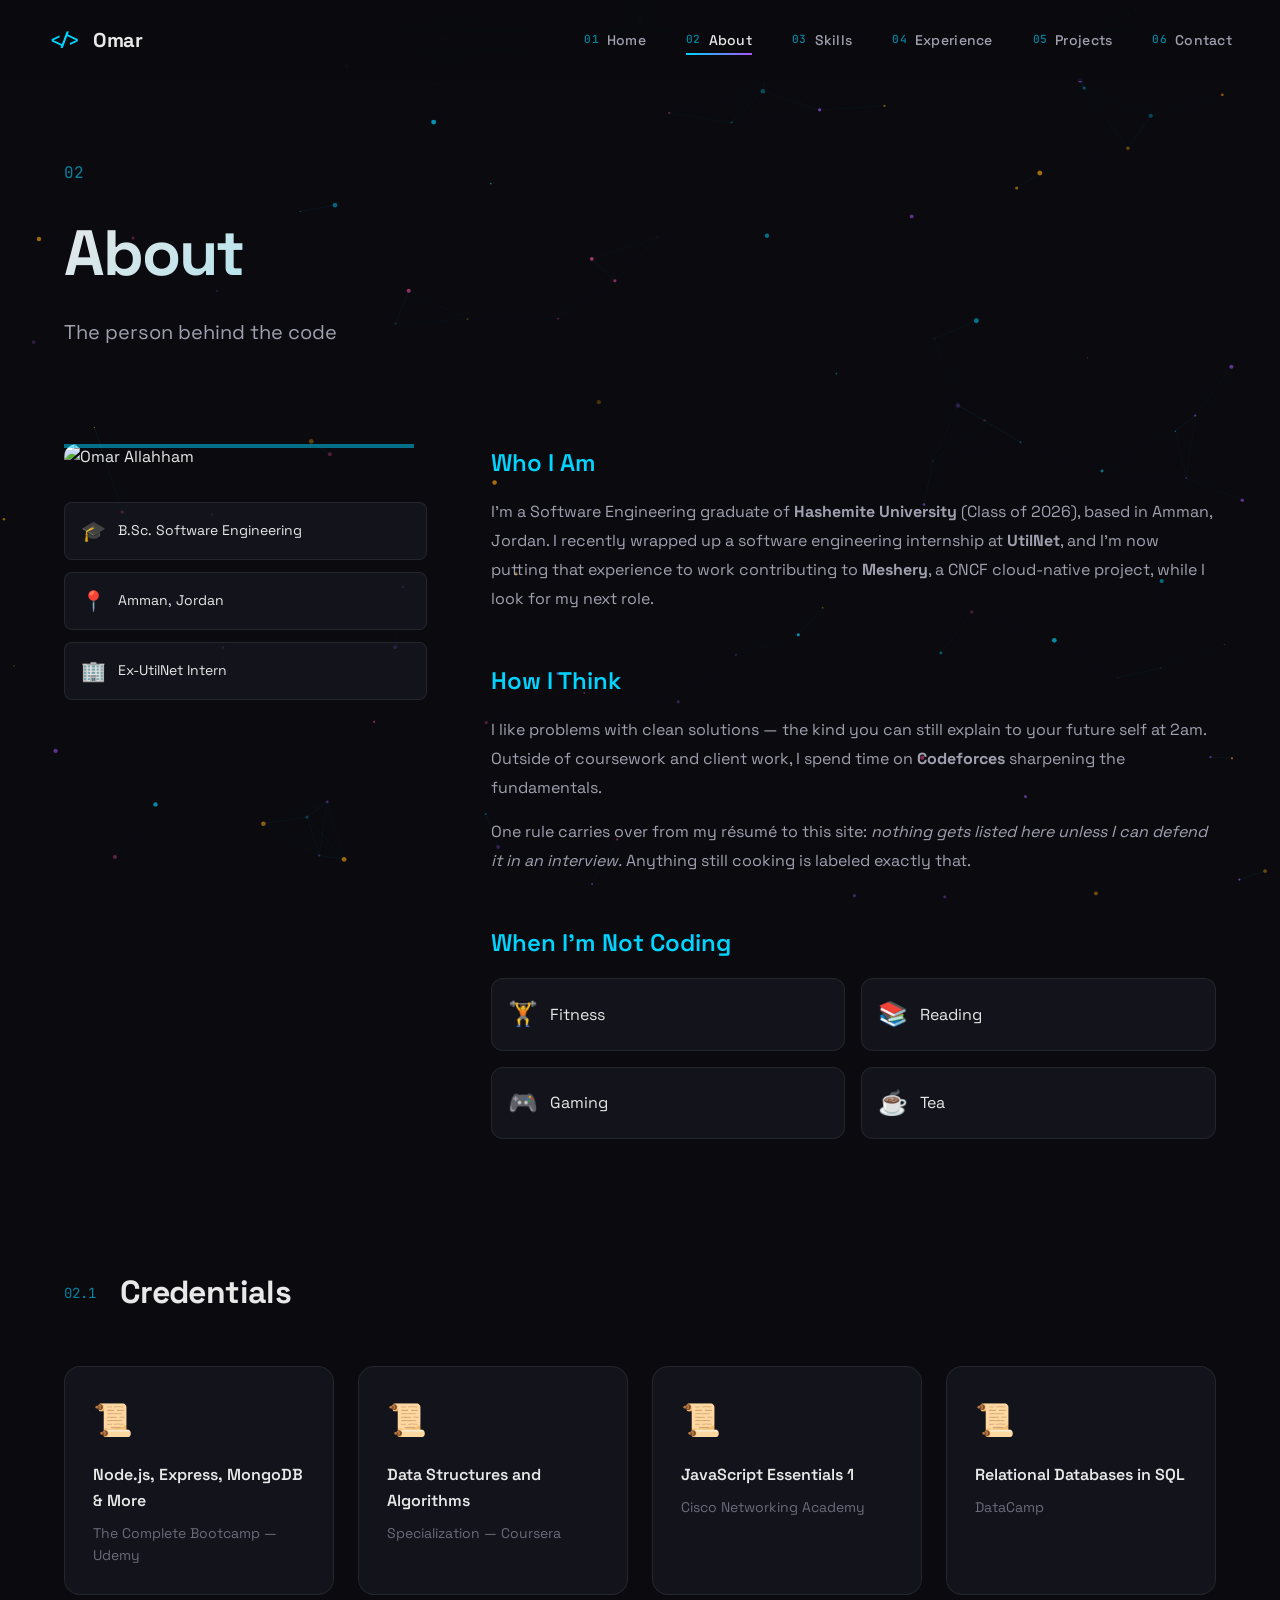
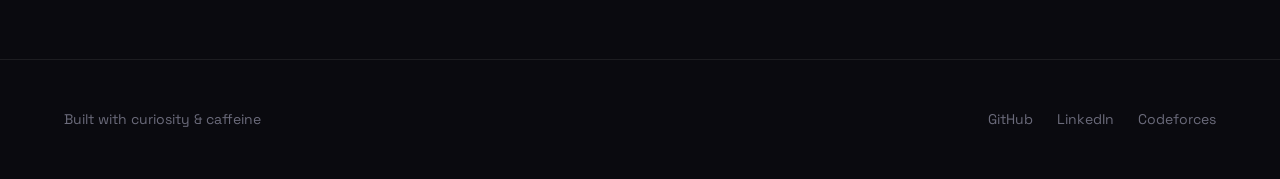
==== about.html @ a4176b9d "update project" ====
<!doctype html>
<html lang="en">
  <head>
    <meta charset="UTF-8" />
    <meta name="viewport" content="width=device-width, initial-scale=1.0" />
    <title>About — Omar Allahham</title>
    <link rel="preconnect" href="https://fonts.googleapis.com" />
    <link rel="preconnect" href="https://fonts.gstatic.com" crossorigin />
    <link
      href="https://fonts.googleapis.com/css2?family=Space+Grotesk:wght@300;400;500;600;700&family=JetBrains+Mono:wght@300;400;500;600;700&display=swap"
      rel="stylesheet"
    />
    <link rel="stylesheet" href="css/main.css" />
    <link
      rel="icon"
      href="data:image/svg+xml,<svg xmlns=%22http://www.w3.org/2000/svg%22 viewBox=%220 0 100 100%22><text y=%22.9em%22 font-size=%2290%22>⚡</text></svg>"
    />
  </head>
  <body class="page-about">
    <canvas id="universe-canvas"></canvas>
    <nav class="main-nav" id="main-nav">
      <div class="nav-brand">
        <a href="index.html" class="brand-link">
          <span class="brand-symbol">&lt;/&gt;</span>
          <span class="brand-text">Omar</span>
        </a>
      </div>
      <button class="nav-toggle" id="nav-toggle" aria-label="Toggle navigation">
        <span></span><span></span><span></span>
      </button>
      <ul class="nav-links" id="nav-links">
        <li>
          <a href="index.html" class="nav-link"><span>01</span> Home</a>
        </li>
        <li>
          <a href="about.html" class="nav-link active"><span>02</span> About</a>
        </li>
        <li>
          <a href="skills.html" class="nav-link"><span>03</span> Skills</a>
        </li>
        <li>
          <a href="experience.html" class="nav-link"
            ><span>04</span> Experience</a
          >
        </li>
        <li>
          <a href="projects.html" class="nav-link"><span>05</span> Projects</a>
        </li>
        <li>
          <a href="contact.html" class="nav-link"><span>06</span> Contact</a>
        </li>
      </ul>
    </nav>
    <div class="page-transition" id="page-transition"></div>
    <main class="main-content">
      <section class="page-header">
        <div class="page-header-content">
          <span class="page-number">02</span>
          <h1 class="page-title">About</h1>
          <p class="page-subtitle">The person behind the code</p>
        </div>
      </section>

      <section class="about-section">
        <div class="about-grid">
          <div class="about-visual">
            <div class="photo-frame">
              <img
                src="assets/photo.jpg"
                alt="Omar Allahham"
                class="about-photo"
              />
              <div class="photo-glitch"></div>
              <div class="photo-scanline"></div>
            </div>
            <div class="about-badges">
              <div class="badge">
                <span class="badge-icon">🎓</span
                ><span class="badge-text">B.Sc. Software Engineering</span>
              </div>
              <div class="badge">
                <span class="badge-icon">📍</span
                ><span class="badge-text">Amman, Jordan</span>
              </div>
              <div class="badge">
                <span class="badge-icon">🏢</span
                ><span class="badge-text">Ex-UtilNet Intern</span>
              </div>
            </div>
          </div>
          <div class="about-content">
            <div class="about-block" data-animate>
              <h2 class="block-title">Who I Am</h2>
              <p>
                I'm a Software Engineering graduate of
                <strong>Hashemite University</strong> (Class of 2026), based in
                Amman, Jordan. I recently wrapped up a software engineering
                internship at <strong>UtilNet</strong>, and I'm now putting that
                experience to work contributing to <strong>Meshery</strong>, a
                CNCF cloud-native project, while I look for my next role.
              </p>
            </div>
            <div class="about-block" data-animate>
              <h2 class="block-title">How I Think</h2>
              <p>
                I like problems with clean solutions — the kind you can still
                explain to your future self at 2am. Outside of coursework and
                client work, I spend time on
                <strong>Codeforces</strong> sharpening the fundamentals.
              </p>
              <p>
                One rule carries over from my résumé to this site:
                <em
                  >nothing gets listed here unless I can defend it in an
                  interview.</em
                >
                Anything still cooking is labeled exactly that.
              </p>
            </div>
            <div class="about-block" data-animate>
              <h2 class="block-title">When I'm Not Coding</h2>
              <div class="interests-grid">
                <div class="interest-item">
                  <span class="interest-icon">🏋️</span><span>Fitness</span>
                </div>
                <div class="interest-item">
                  <span class="interest-icon">📚</span><span>Reading</span>
                </div>
                <div class="interest-item">
                  <span class="interest-icon">🎮</span><span>Gaming</span>
                </div>
                <div class="interest-item">
                  <span class="interest-icon">☕</span><span>Tea</span>
                </div>
              </div>
            </div>
          </div>
        </div>
      </section>

      <section class="credentials-section">
        <div class="section-header">
          <span class="section-number">02.1</span>
          <h2 class="section-title">Credentials</h2>
        </div>
        <div class="credentials-grid">
          <div class="credential-card" data-animate>
            <div class="credential-icon">📜</div>
            <h3>Node.js, Express, MongoDB & More</h3>
            <p>The Complete Bootcamp — Udemy</p>
          </div>
          <div class="credential-card" data-animate>
            <div class="credential-icon">📜</div>
            <h3>Data Structures and Algorithms</h3>
            <p>Specialization — Coursera</p>
          </div>
          <div class="credential-card" data-animate>
            <div class="credential-icon">📜</div>
            <h3>JavaScript Essentials 1</h3>
            <p>Cisco Networking Academy</p>
          </div>
          <div class="credential-card" data-animate>
            <div class="credential-icon">📜</div>
            <h3>Relational Databases in SQL</h3>
            <p>DataCamp</p>
          </div>
        </div>
      </section>
    </main>
    <footer class="site-footer">
      <div class="footer-content">
        <p class="footer-text">Built with curiosity & caffeine</p>
        <div class="footer-links">
          <a
            href="https://github.com/Omar-Allaham25"
            target="_blank"
            rel="noopener"
            >GitHub</a
          >
          <a
            href="https://linkedin.com/in/omaraliallaham"
            target="_blank"
            rel="noopener"
            >LinkedIn</a
          >
          <a
            href="https://codeforces.com/profile/omarallahham"
            target="_blank"
            rel="noopener"
            >Codeforces</a
          >
        </div>
      </div>
    </footer>
    <div class="scroll-progress" id="scroll-progress"></div>
    <script src="js/main.js"></script>
  </body>
</html>
---- css/main.css ----
/* ========================================
   OMAR ALLAHAM PORTFOLIO v2
   "The Developer's Observatory"
   Static HTML Version
   ======================================== */

/* CSS Variables */
:root {
  --bg-primary: #0a0a0f;
  --bg-secondary: #111118;
  --bg-tertiary: #1a1a25;
  --bg-card: rgba(26, 26, 37, 0.6);
  --text-primary: #e8e8e8;
  --text-secondary: #a0a0b0;
  --text-muted: #6b6b7b;
  --accent-cyan: #00d4ff;
  --accent-purple: #a855f7;
  --accent-pink: #ec4899;
  --accent-amber: #f59e0b;
  --accent-green: #10b981;
  --border-color: rgba(255, 255, 255, 0.08);
  --font-display: 'Space Grotesk', sans-serif;
  --font-mono: 'JetBrains Mono', monospace;
  --transition-smooth: cubic-bezier(0.4, 0, 0.2, 1);
}

*, *::before, *::after { margin: 0; padding: 0; box-sizing: border-box; }
html { scroll-behavior: smooth; font-size: 16px; }

body {
  font-family: var(--font-display);
  background: var(--bg-primary);
  color: var(--text-primary);
  line-height: 1.6;
  overflow-x: hidden;
  min-height: 100vh;
}

::selection { background: rgba(0, 212, 255, 0.3); color: #fff; }
::-webkit-scrollbar { width: 8px; }
::-webkit-scrollbar-track { background: var(--bg-primary); }
::-webkit-scrollbar-thumb { background: var(--bg-tertiary); border-radius: 4px; }
::-webkit-scrollbar-thumb:hover { background: var(--accent-cyan); }

/* Canvas Background */
#universe-canvas {
  position: fixed; top: 0; left: 0; width: 100%; height: 100%;
  z-index: 0; pointer-events: none;
}

/* ========================================
   NAVIGATION
   ======================================== */
.main-nav {
  position: fixed; top: 0; left: 0; right: 0; z-index: 1000;
  display: flex; align-items: center; justify-content: space-between;
  padding: 1.5rem 3rem;
  backdrop-filter: blur(20px);
  background: rgba(10, 10, 15, 0.7);
  border-bottom: 1px solid transparent;
  transition: all 0.4s var(--transition-smooth);
}
.main-nav.scrolled {
  padding: 1rem 3rem;
  border-bottom-color: var(--border-color);
  background: rgba(10, 10, 15, 0.9);
}
.nav-brand { position: relative; z-index: 1001; }
.brand-link {
  display: flex; align-items: center; gap: 0.75rem;
  text-decoration: none; color: var(--text-primary);
  font-weight: 700; font-size: 1.25rem;
}
.brand-symbol {
  font-family: var(--font-mono); color: var(--accent-cyan);
  font-size: 1.1rem; animation: pulse-glow 3s ease-in-out infinite;
}
.brand-text { letter-spacing: -0.02em; }

.nav-links {
  display: flex; list-style: none; gap: 2.5rem; align-items: center;
}
.nav-link {
  position: relative; text-decoration: none;
  color: var(--text-secondary); font-size: 0.875rem;
  font-weight: 500; letter-spacing: 0.02em;
  transition: color 0.3s ease;
  display: flex; align-items: center; gap: 0.5rem;
}
.nav-link span {
  font-family: var(--font-mono); font-size: 0.7rem;
  color: var(--accent-cyan); opacity: 0.6;
}
.nav-link::after {
  content: ''; position: absolute; bottom: -4px; left: 0;
  width: 0; height: 2px;
  background: linear-gradient(90deg, var(--accent-cyan), var(--accent-purple));
  transition: width 0.3s var(--transition-smooth);
}
.nav-link:hover, .nav-link.active { color: var(--text-primary); }
.nav-link:hover::after, .nav-link.active::after { width: 100%; }

.nav-toggle {
  display: none; flex-direction: column; gap: 5px;
  background: none; border: none; cursor: pointer;
  padding: 5px; z-index: 1001;
}
.nav-toggle span { display: block; width: 24px; height: 2px; background: var(--text-primary); transition: all 0.3s ease; }

/* ========================================
   PAGE TRANSITION & SCROLL PROGRESS
   ======================================== */
.page-transition {
  position: fixed; top: 0; left: 0; width: 100%; height: 100%;
  background: var(--bg-primary); z-index: 9999;
  pointer-events: none; opacity: 0;
  transition: opacity 0.5s ease;
}
.page-transition.active { opacity: 1; }

.scroll-progress {
  position: fixed; top: 0; left: 0; height: 2px;
  background: linear-gradient(90deg, var(--accent-cyan), var(--accent-purple));
  z-index: 10000; width: 0%;
  transition: width 0.1s linear;
}

.main-content { position: relative; z-index: 1; }

/* ========================================
   HERO SECTION
   ======================================== */
.hero-section {
  min-height: 100vh; display: grid;
  grid-template-columns: 1fr 1fr; align-items: center;
  padding: 8rem 4rem 4rem; gap: 4rem;
  max-width: 1400px; margin: 0 auto;
}
.hero-content { animation: fadeInUp 1s ease forwards; }
.hero-eyebrow {
  display: flex; align-items: center; gap: 0.75rem;
  margin-bottom: 1.5rem; font-size: 0.875rem; color: var(--text-secondary);
}
.status-dot {
  width: 8px; height: 8px; background: var(--accent-green);
  border-radius: 50%; animation: pulse 2s ease-in-out infinite;
  box-shadow: 0 0 10px var(--accent-green);
}
.hero-title {
  font-size: clamp(3rem, 8vw, 6rem); font-weight: 700;
  line-height: 1.05; letter-spacing: -0.03em; margin-bottom: 1.5rem;
}
.title-line { display: block; }
.title-line.gradient {
  background: linear-gradient(135deg, var(--accent-cyan), var(--accent-purple));
  -webkit-background-clip: text; -webkit-text-fill-color: transparent;
  background-clip: text;
}
.hero-subtitle {
  font-family: var(--font-mono); font-size: 1.25rem;
  color: var(--accent-cyan); margin-bottom: 1.5rem; min-height: 2rem;
}
.typing-cursor { animation: blink 1s step-end infinite; }
.hero-description {
  font-size: 1.125rem; color: var(--text-secondary);
  max-width: 500px; margin-bottom: 2.5rem; line-height: 1.7;
}
.highlight-link {
  color: var(--accent-cyan); text-decoration: none;
  border-bottom: 1px dashed var(--accent-cyan); transition: all 0.3s ease;
}
.highlight-link:hover { color: var(--accent-purple); border-bottom-color: var(--accent-purple); }
.hero-cta { display: flex; gap: 1rem; margin-bottom: 3rem; flex-wrap: wrap; }

.btn {
  display: inline-flex; align-items: center; gap: 0.75rem;
  padding: 0.875rem 1.75rem; border-radius: 8px;
  font-size: 0.9375rem; font-weight: 600;
  text-decoration: none; transition: all 0.3s var(--transition-smooth);
  cursor: pointer; border: none; font-family: inherit;
}
.btn-primary {
  background: linear-gradient(135deg, var(--accent-cyan), var(--accent-purple));
  color: #fff; box-shadow: 0 4px 15px rgba(0, 212, 255, 0.3);
}
.btn-primary:hover { transform: translateY(-2px); box-shadow: 0 8px 25px rgba(0, 212, 255, 0.4); }
.btn-secondary {
  background: transparent; color: var(--text-primary);
  border: 1px solid var(--border-color);
}
.btn-secondary:hover { border-color: var(--accent-cyan); background: rgba(0, 212, 255, 0.05); }
.btn-full { width: 100%; justify-content: center; }

.hero-stats { display: flex; gap: 2.5rem; }
.stat-item { display: flex; flex-direction: column; gap: 0.25rem; }
.stat-number { font-size: 2rem; font-weight: 700; color: var(--accent-cyan); font-family: var(--font-mono); }
.stat-label { font-size: 0.75rem; color: var(--text-muted); text-transform: uppercase; letter-spacing: 0.1em; }

/* Hero Visual - Orbit */
.hero-visual { display: flex; justify-content: center; align-items: center; }
.orbit-container { position: relative; width: 400px; height: 400px; }
.orbit {
  position: absolute; top: 50%; left: 50%;
  transform: translate(-50%, -50%); border: 1px solid rgba(0, 212, 255, 0.15);
  border-radius: 50%;
}
.orbit-1 { width: 300px; height: 300px; animation: rotate 20s linear infinite; }
.orbit-2 { width: 220px; height: 220px; animation: rotate 15s linear infinite reverse; }
.orbit-3 { width: 140px; height: 140px; animation: rotate 10s linear infinite; }
.orbit-icon { position: absolute; font-size: 1.5rem; }
.orbit-1 .orbit-icon { top: -12px; left: 50%; transform: translateX(-50%); animation: counter-rotate 20s linear infinite; }
.orbit-2 .orbit-icon { bottom: -12px; left: 50%; transform: translateX(-50%); animation: counter-rotate 15s linear infinite reverse; }
.orbit-3 .orbit-icon { right: -12px; top: 50%; transform: translateY(-50%); animation: counter-rotate 10s linear infinite; }

.center-avatar {
  position: absolute; top: 50%; left: 50%;
  transform: translate(-50%, -50%); width: 120px; height: 120px;
}
.avatar-img { width: 100%; height: 100%; border-radius: 50%; object-fit: cover; border: 3px solid var(--accent-cyan); position: relative; z-index: 2; }
.avatar-ring { position: absolute; top: -10px; left: -10px; right: -10px; bottom: -10px; border: 2px solid transparent; border-top-color: var(--accent-cyan); border-radius: 50%; animation: rotate 3s linear infinite; }
.avatar-glow { position: absolute; top: -20px; left: -20px; right: -20px; bottom: -20px; background: radial-gradient(circle, rgba(0, 212, 255, 0.2) 0%, transparent 70%); border-radius: 50%; animation: pulse-glow 3s ease-in-out infinite; }

.scroll-indicator {
  position: absolute; bottom: 2rem; left: 50%;
  transform: translateX(-50%); display: flex; flex-direction: column;
  align-items: center; gap: 0.75rem; color: var(--text-muted);
  font-size: 0.75rem; letter-spacing: 0.1em; text-transform: uppercase;
  animation: bounce 2s ease-in-out infinite;
}
.scroll-mouse { width: 24px; height: 36px; border: 2px solid var(--text-muted); border-radius: 12px; position: relative; }
.scroll-wheel { width: 4px; height: 8px; background: var(--accent-cyan); border-radius: 2px; position: absolute; top: 6px; left: 50%; transform: translateX(-50%); animation: scroll-wheel 2s ease-in-out infinite; }

/* ========================================
   SECTION HEADERS
   ======================================== */
.section-header { display: flex; align-items: center; gap: 1.5rem; margin-bottom: 3rem; }
.section-number { font-family: var(--font-mono); font-size: 0.875rem; color: var(--accent-cyan); opacity: 0.6; }
.section-title { font-size: 2rem; font-weight: 700; letter-spacing: -0.02em; }

.page-header { padding: 10rem 4rem 4rem; max-width: 1400px; margin: 0 auto; }
.page-header-content { animation: fadeInUp 0.8s ease forwards; }
.page-number { font-family: var(--font-mono); font-size: 1rem; color: var(--accent-cyan); opacity: 0.6; display: block; margin-bottom: 1rem; }
.page-title {
  font-size: clamp(2.5rem, 6vw, 4rem); font-weight: 700;
  letter-spacing: -0.03em; margin-bottom: 0.75rem;
  background: linear-gradient(135deg, var(--text-primary), var(--accent-cyan));
  -webkit-background-clip: text; -webkit-text-fill-color: transparent; background-clip: text;
}
.page-subtitle { font-size: 1.25rem; color: var(--text-secondary); }

/* ========================================
   QUICK ABOUT (HOME)
   ======================================== */
.quick-about { padding: 6rem 4rem; max-width: 1400px; margin: 0 auto; }
.quick-about-content { max-width: 700px; }
.lead-text { font-size: 1.25rem; color: var(--text-secondary); line-height: 1.8; margin-bottom: 1.5rem; }
.lead-text strong { color: var(--text-primary); }
.text-link {
  color: var(--accent-cyan); text-decoration: none; font-weight: 600;
  display: inline-flex; align-items: center; gap: 0.5rem; transition: all 0.3s ease;
}
.text-link:hover { gap: 0.75rem; color: var(--accent-purple); }

/* ========================================
   FEATURED PROJECTS (HOME)
   ======================================== */
.featured-projects { padding: 4rem 4rem 6rem; max-width: 1400px; margin: 0 auto; }
.project-grid { display: grid; grid-template-columns: repeat(auto-fit, minmax(320px, 1fr)); gap: 1.5rem; margin-bottom: 2rem; }
.project-card { perspective: 1000px; }
.project-card-inner {
  background: var(--bg-card); border: 1px solid var(--border-color);
  border-radius: 16px; padding: 1.75rem;
  transition: all 0.4s var(--transition-smooth); position: relative; overflow: hidden;
}
.project-card-inner::before {
  content: ''; position: absolute; top: 0; left: 0; right: 0; height: 3px;
  background: linear-gradient(90deg, var(--accent-cyan), var(--accent-purple));
  transform: scaleX(0); transform-origin: left;
  transition: transform 0.4s var(--transition-smooth);
}
.project-card:hover .project-card-inner::before { transform: scaleX(1); }
.project-card:hover .project-card-inner {
  transform: translateY(-4px); border-color: rgba(0, 212, 255, 0.2);
  box-shadow: 0 20px 40px rgba(0, 0, 0, 0.3);
}
.project-meta { display: flex; justify-content: space-between; align-items: center; margin-bottom: 1rem; }
.project-status { font-size: 0.7rem; font-weight: 600; text-transform: uppercase; letter-spacing: 0.1em; padding: 0.25rem 0.75rem; border-radius: 20px; }
.project-status.shipped { background: rgba(16, 185, 129, 0.15); color: var(--accent-green); }
.project-status.progress { background: rgba(245, 158, 11, 0.15); color: var(--accent-amber); }
.project-year { font-family: var(--font-mono); font-size: 0.8rem; color: var(--text-muted); }
.project-name { font-size: 1.25rem; font-weight: 600; margin-bottom: 0.75rem; }
.project-desc { font-size: 0.9rem; color: var(--text-secondary); line-height: 1.6; margin-bottom: 1.25rem; }
.project-tech { display: flex; flex-wrap: wrap; gap: 0.5rem; }
.project-tech span {
  font-family: var(--font-mono); font-size: 0.7rem; color: var(--accent-cyan);
  background: rgba(0, 212, 255, 0.08); padding: 0.25rem 0.6rem; border-radius: 4px;
}
.project-card-back { margin-top: 1.25rem; padding-top: 1.25rem; border-top: 1px solid var(--border-color); }
.project-link { display: inline-flex; align-items: center; gap: 0.5rem; color: var(--accent-cyan); text-decoration: none; font-size: 0.875rem; font-weight: 600; transition: gap 0.3s ease; }
.project-link:hover { gap: 0.75rem; }

/* ========================================
   ABOUT PAGE
   ======================================== */
.about-section { padding: 2rem 4rem 4rem; max-width: 1400px; margin: 0 auto; }
.about-grid { display: grid; grid-template-columns: 1fr 2fr; gap: 4rem; align-items: start; }
.about-visual { position: sticky; top: 120px; }
.photo-frame { position: relative; width: 100%; max-width: 350px; margin-bottom: 2rem; }
.about-photo { width: 100%; border-radius: 16px; display: block; position: relative; z-index: 2; }
.photo-glitch {
  position: absolute; top: 0; left: 0; width: 100%; height: 100%;
  background: linear-gradient(45deg, var(--accent-cyan), var(--accent-purple));
  border-radius: 16px; opacity: 0; z-index: 3; mix-blend-mode: overlay;
  animation: glitch 5s ease-in-out infinite;
}
.photo-scanline { position: absolute; top: 0; left: 0; width: 100%; height: 4px; background: rgba(0, 212, 255, 0.5); z-index: 4; animation: scanline 3s linear infinite; }
.about-badges { display: flex; flex-direction: column; gap: 0.75rem; }
.badge { display: flex; align-items: center; gap: 0.75rem; padding: 0.75rem 1rem; background: var(--bg-card); border: 1px solid var(--border-color); border-radius: 8px; font-size: 0.875rem; }
.badge-icon { font-size: 1.25rem; }
.about-content { display: flex; flex-direction: column; gap: 3rem; }
.about-block { opacity: 0; transform: translateY(20px); transition: all 0.6s ease; }
.about-block.visible { opacity: 1; transform: translateY(0); }
.block-title { font-size: 1.5rem; font-weight: 600; margin-bottom: 1rem; color: var(--accent-cyan); }
.about-block p { color: var(--text-secondary); line-height: 1.8; margin-bottom: 1rem; }
.about-block p:last-child { margin-bottom: 0; }
.interests-grid { display: grid; grid-template-columns: repeat(2, 1fr); gap: 1rem; }
.interest-item { display: flex; align-items: center; gap: 0.75rem; padding: 1rem; background: var(--bg-card); border: 1px solid var(--border-color); border-radius: 12px; transition: all 0.3s ease; }
.interest-item:hover { border-color: var(--accent-cyan); transform: translateY(-2px); }
.interest-icon { font-size: 1.5rem; }

.credentials-section { padding: 4rem; max-width: 1400px; margin: 0 auto; }
.credentials-grid { display: grid; grid-template-columns: repeat(auto-fit, minmax(250px, 1fr)); gap: 1.5rem; }
.credential-card {
  background: var(--bg-card); border: 1px solid var(--border-color);
  border-radius: 16px; padding: 1.75rem;
  transition: all 0.4s var(--transition-smooth);
  opacity: 0; transform: translateY(20px);
}
.credential-card.visible { opacity: 1; transform: translateY(0); transition: all 0.6s ease; }
.credential-card:hover { border-color: var(--accent-purple); transform: translateY(-4px); box-shadow: 0 10px 30px rgba(168, 85, 247, 0.1); }
.credential-icon { font-size: 2rem; margin-bottom: 1rem; }
.credential-card h3 { font-size: 1rem; font-weight: 600; margin-bottom: 0.5rem; }
.credential-card p { font-size: 0.875rem; color: var(--text-muted); }

/* ========================================
   SKILLS PAGE
   ======================================== */
.skills-section { padding: 2rem 4rem 6rem; max-width: 1400px; margin: 0 auto; }
.skills-intro { max-width: 700px; margin-bottom: 4rem; opacity: 0; transform: translateY(20px); transition: all 0.6s ease; }
.skills-intro.visible { opacity: 1; transform: translateY(0); }
.skills-categories { display: flex; flex-direction: column; gap: 3rem; }
.skill-category { opacity: 0; transform: translateY(20px); transition: all 0.6s ease; }
.skill-category.visible { opacity: 1; transform: translateY(0); }
.category-header { display: flex; align-items: center; gap: 1rem; margin-bottom: 1.5rem; }
.category-status { font-size: 0.7rem; font-weight: 600; text-transform: uppercase; letter-spacing: 0.1em; padding: 0.25rem 0.75rem; border-radius: 20px; }
.category-status.shipped { background: rgba(16, 185, 129, 0.15); color: var(--accent-green); }
.category-status.progress { background: rgba(245, 158, 11, 0.15); color: var(--accent-amber); }
.category-status.planned { background: rgba(168, 85, 247, 0.15); color: var(--accent-purple); }
.category-title { font-size: 1.25rem; font-weight: 600; }
.skill-constellation { display: flex; flex-wrap: wrap; gap: 1rem; }
.skill-node {
  position: relative; background: var(--bg-card); border: 1px solid var(--border-color);
  border-radius: 12px; padding: 1.25rem 1.5rem; min-width: 140px;
  cursor: pointer; transition: all 0.4s var(--transition-smooth); overflow: hidden;
}
.skill-node::before {
  content: ''; position: absolute; bottom: 0; left: 0; height: 3px;
  background: linear-gradient(90deg, var(--accent-cyan), var(--accent-purple));
  width: var(--level, 0%); transition: width 1s var(--transition-smooth);
}
.skill-node:hover { border-color: var(--accent-cyan); transform: translateY(-4px) scale(1.02); box-shadow: 0 10px 30px rgba(0, 212, 255, 0.1); }
.node-label { display: block; font-weight: 600; font-size: 0.9375rem; margin-bottom: 0.25rem; }
.node-level { font-family: var(--font-mono); font-size: 0.75rem; color: var(--accent-cyan); }
.skills-practice { margin-top: 4rem; padding-top: 3rem; border-top: 1px solid var(--border-color); opacity: 0; transform: translateY(20px); transition: all 0.6s ease; }
.skills-practice.visible { opacity: 1; transform: translateY(0); }
.practice-title { font-size: 1.25rem; font-weight: 600; margin-bottom: 1.5rem; }
.practice-tags { display: flex; flex-wrap: wrap; gap: 0.75rem; }
.practice-tag { padding: 0.5rem 1rem; background: var(--bg-tertiary); border: 1px solid var(--border-color); border-radius: 8px; font-size: 0.875rem; color: var(--text-secondary); transition: all 0.3s ease; }
.practice-tag:hover { border-color: var(--accent-purple); color: var(--accent-purple); transform: translateY(-2px); }

/* ========================================
   EXPERIENCE PAGE
   ======================================== */
.experience-section { padding: 2rem 4rem 6rem; max-width: 1000px; margin: 0 auto; }
.timeline { position: relative; padding-left: 3rem; }
.timeline-line { position: absolute; left: 0; top: 0; bottom: 0; width: 2px; background: linear-gradient(180deg, var(--accent-cyan), var(--accent-purple)); }
.timeline-item { position: relative; padding-bottom: 4rem; opacity: 0; transform: translateX(-20px); transition: all 0.6s ease; }
.timeline-item:last-child { padding-bottom: 0; }
.timeline-item.visible { opacity: 1; transform: translateX(0); }
.timeline-marker { position: absolute; left: -3rem; top: 0.5rem; width: 2rem; height: 2rem; display: flex; align-items: center; justify-content: center; }
.marker-dot { width: 12px; height: 12px; border-radius: 50%; background: var(--accent-cyan); border: 3px solid var(--bg-primary); box-shadow: 0 0 0 2px var(--accent-cyan); }
.timeline-marker.active .marker-dot { background: var(--accent-green); box-shadow: 0 0 0 2px var(--accent-green); }
.marker-pulse { position: absolute; width: 24px; height: 24px; border-radius: 50%; background: var(--accent-green); opacity: 0.3; animation: pulse-ring 2s ease-out infinite; }
.timeline-content { background: var(--bg-card); border: 1px solid var(--border-color); border-radius: 16px; padding: 2rem; transition: all 0.4s var(--transition-smooth); }
.timeline-content:hover { border-color: rgba(0, 212, 255, 0.2); box-shadow: 0 10px 30px rgba(0, 0, 0, 0.2); }
.timeline-header { display: flex; justify-content: space-between; align-items: center; margin-bottom: 1rem; flex-wrap: wrap; gap: 0.5rem; }
.timeline-date { font-family: var(--font-mono); font-size: 0.8rem; color: var(--accent-cyan); }
.timeline-status { font-size: 0.7rem; font-weight: 600; text-transform: uppercase; letter-spacing: 0.1em; padding: 0.25rem 0.75rem; border-radius: 20px; background: rgba(168, 85, 247, 0.15); color: var(--accent-purple); }
.timeline-status.status-active { background: rgba(16, 185, 129, 0.15); color: var(--accent-green); }
.timeline-title { font-size: 1.25rem; font-weight: 600; margin-bottom: 0.25rem; }
.timeline-company { font-size: 0.9375rem; color: var(--text-secondary); font-weight: 500; margin-bottom: 1rem; }
.timeline-list { list-style: none; margin-bottom: 1.25rem; }
.timeline-list li { position: relative; padding-left: 1.25rem; margin-bottom: 0.75rem; color: var(--text-secondary); line-height: 1.7; }
.timeline-list li::before { content: '▸'; position: absolute; left: 0; color: var(--accent-cyan); }
.timeline-tags { display: flex; flex-wrap: wrap; gap: 0.5rem; }
.timeline-tags span { font-family: var(--font-mono); font-size: 0.7rem; color: var(--accent-purple); background: rgba(168, 85, 247, 0.08); padding: 0.25rem 0.6rem; border-radius: 4px; }

/* ========================================
   PROJECTS PAGE
   ======================================== */
.projects-section { padding: 2rem 4rem 6rem; max-width: 1400px; margin: 0 auto; }
.projects-filter { display: flex; gap: 0.75rem; margin-bottom: 3rem; flex-wrap: wrap; }
.filter-btn { padding: 0.5rem 1.25rem; background: transparent; border: 1px solid var(--border-color); border-radius: 8px; color: var(--text-secondary); font-family: inherit; font-size: 0.875rem; cursor: pointer; transition: all 0.3s ease; }
.filter-btn:hover, .filter-btn.active { background: var(--accent-cyan); border-color: var(--accent-cyan); color: var(--bg-primary); }
.projects-grid { display: flex; flex-direction: column; gap: 2rem; }
.project-showcase {
  display: grid; grid-template-columns: 1fr 1.5fr; gap: 2rem;
  background: var(--bg-card); border: 1px solid var(--border-color);
  border-radius: 20px; overflow: hidden;
  transition: all 0.4s var(--transition-smooth);
  opacity: 0; transform: translateY(20px);
}
.project-showcase.visible { opacity: 1; transform: translateY(0); transition: all 0.6s ease; }
.project-showcase:hover { border-color: rgba(0, 212, 255, 0.2); box-shadow: 0 20px 50px rgba(0, 0, 0, 0.3); }
.showcase-visual { position: relative; background: var(--bg-secondary); display: flex; align-items: center; justify-content: center; min-height: 280px; overflow: hidden; }
.showcase-placeholder { display: flex; flex-direction: column; align-items: center; gap: 1rem; }
.placeholder-icon { font-size: 4rem; opacity: 0.5; }
.placeholder-text { font-size: 1.25rem; font-weight: 600; color: var(--text-muted); }
.showcase-placeholder.planned .placeholder-icon { opacity: 0.3; }
.showcase-overlay { position: absolute; inset: 0; background: rgba(10, 10, 15, 0.8); display: flex; align-items: center; justify-content: center; opacity: 0; transition: opacity 0.4s ease; }
.project-showcase:hover .showcase-overlay { opacity: 1; }
.overlay-link { display: inline-flex; align-items: center; gap: 0.75rem; padding: 0.875rem 1.5rem; background: var(--accent-cyan); color: var(--bg-primary); text-decoration: none; border-radius: 8px; font-weight: 600; transition: all 0.3s ease; }
.overlay-link:hover { transform: scale(1.05); box-shadow: 0 0 20px rgba(0, 212, 255, 0.4); }
.overlay-link.disabled { background: var(--bg-tertiary); color: var(--text-muted); cursor: not-allowed; }
.showcase-info { padding: 2rem; display: flex; flex-direction: column; }
.showcase-meta { display: flex; gap: 1rem; margin-bottom: 1rem; flex-wrap: wrap; }
.showcase-status { font-size: 0.7rem; font-weight: 600; text-transform: uppercase; letter-spacing: 0.1em; padding: 0.25rem 0.75rem; border-radius: 20px; }
.showcase-status.shipped { background: rgba(16, 185, 129, 0.15); color: var(--accent-green); }
.showcase-status.progress { background: rgba(245, 158, 11, 0.15); color: var(--accent-amber); }
.showcase-status.planned { background: rgba(168, 85, 247, 0.15); color: var(--accent-purple); }
.showcase-type { font-size: 0.8rem; color: var(--text-muted); }
.showcase-title { font-size: 1.5rem; font-weight: 600; margin-bottom: 1rem; }
.showcase-desc { color: var(--text-secondary); line-height: 1.7; margin-bottom: 1.5rem; flex-grow: 1; }
.showcase-tech { display: flex; flex-wrap: wrap; gap: 0.5rem; }
.showcase-tech span { font-family: var(--font-mono); font-size: 0.75rem; color: var(--accent-cyan); background: rgba(0, 212, 255, 0.08); padding: 0.35rem 0.75rem; border-radius: 4px; }

/* ========================================
   CONTACT PAGE
   ======================================== */
.contact-section { padding: 2rem 4rem 6rem; max-width: 1400px; margin: 0 auto; }
.contact-grid { display: grid; grid-template-columns: 1fr 1fr; gap: 3rem; margin-bottom: 4rem; }
.contact-terminal { background: var(--bg-secondary); border: 1px solid var(--border-color); border-radius: 16px; overflow: hidden; opacity: 0; transform: translateY(20px); transition: all 0.6s ease; }
.contact-terminal.visible { opacity: 1; transform: translateY(0); }
.terminal-header { display: flex; align-items: center; gap: 1rem; padding: 0.875rem 1.25rem; background: var(--bg-tertiary); border-bottom: 1px solid var(--border-color); }
.terminal-buttons { display: flex; gap: 0.5rem; }
.terminal-btn { width: 12px; height: 12px; border-radius: 50%; }
.terminal-btn.close { background: #ff5f56; }
.terminal-btn.minimize { background: #ffbd2e; }
.terminal-btn.maximize { background: #27c93f; }
.terminal-title { font-family: var(--font-mono); font-size: 0.8rem; color: var(--text-muted); }
.terminal-body { padding: 1.5rem; font-family: var(--font-mono); font-size: 0.875rem; }
.terminal-line { display: flex; align-items: center; gap: 0.75rem; margin-bottom: 0.5rem; }
.terminal-line.active { margin-top: 1rem; }
.terminal-prompt { color: var(--accent-green); font-weight: 600; }
.terminal-command { color: var(--text-primary); }
.terminal-cursor { color: var(--accent-cyan); animation: blink 1s step-end infinite; }
.terminal-output { padding-left: 1.5rem; margin-bottom: 1rem; color: var(--text-secondary); line-height: 1.8; }
.contact-item { display: flex; gap: 0.75rem; margin-bottom: 0.5rem; }
.contact-label { color: var(--accent-purple); min-width: 80px; }
.contact-value { color: var(--accent-cyan); text-decoration: none; transition: color 0.3s ease; }
.contact-value:hover { color: var(--accent-purple); text-decoration: underline; }

.contact-form-wrapper { opacity: 0; transform: translateY(20px); transition: all 0.6s ease; }
.contact-form-wrapper.visible { opacity: 1; transform: translateY(0); }
.form-title { font-size: 1.5rem; font-weight: 600; margin-bottom: 2rem; }
.contact-form { display: flex; flex-direction: column; gap: 1.5rem; }
.form-group { display: flex; flex-direction: column; gap: 0.5rem; }
.form-label { display: flex; align-items: center; gap: 0.75rem; font-size: 0.875rem; font-weight: 500; color: var(--text-secondary); }
.label-number { font-family: var(--font-mono); font-size: 0.75rem; color: var(--accent-cyan); opacity: 0.6; }
.form-input, .form-textarea { padding: 0.875rem 1rem; background: var(--bg-secondary); border: 1px solid var(--border-color); border-radius: 10px; color: var(--text-primary); font-family: inherit; font-size: 0.9375rem; transition: all 0.3s ease; outline: none; }
.form-input::placeholder, .form-textarea::placeholder { color: var(--text-muted); }
.form-input:focus, .form-textarea:focus { border-color: var(--accent-cyan); box-shadow: 0 0 0 3px rgba(0, 212, 255, 0.1); }
.form-textarea { resize: vertical; min-height: 120px; }

.social-section { text-align: center; padding-top: 3rem; border-top: 1px solid var(--border-color); opacity: 0; transform: translateY(20px); transition: all 0.6s ease; }
.social-section.visible { opacity: 1; transform: translateY(0); }
.social-title { font-size: 1.125rem; font-weight: 600; margin-bottom: 1.5rem; color: var(--text-secondary); }
.social-links { display: flex; justify-content: center; gap: 1.5rem; flex-wrap: wrap; }
.social-link { display: flex; align-items: center; gap: 0.75rem; padding: 0.875rem 1.5rem; background: var(--bg-card); border: 1px solid var(--border-color); border-radius: 12px; color: var(--text-secondary); text-decoration: none; transition: all 0.4s var(--transition-smooth); }
.social-link:hover { border-color: var(--accent-cyan); color: var(--accent-cyan); transform: translateY(-4px); box-shadow: 0 10px 30px rgba(0, 212, 255, 0.1); }
.social-link svg { width: 20px; height: 20px; }

/* ========================================
   FOOTER
   ======================================== */
.site-footer { padding: 3rem 4rem; border-top: 1px solid var(--border-color); position: relative; z-index: 1; }
.footer-content { max-width: 1400px; margin: 0 auto; display: flex; justify-content: space-between; align-items: center; flex-wrap: wrap; gap: 1rem; }
.footer-text { font-size: 0.875rem; color: var(--text-muted); }
.footer-links { display: flex; gap: 1.5rem; }
.footer-links a { color: var(--text-muted); text-decoration: none; font-size: 0.875rem; transition: color 0.3s ease; }
.footer-links a:hover { color: var(--accent-cyan); }

/* ========================================
   ANIMATIONS
   ======================================== */
@keyframes fadeIn { from { opacity: 0; } to { opacity: 1; } }
@keyframes fadeInUp { from { opacity: 0; transform: translateY(30px); } to { opacity: 1; transform: translateY(0); } }
@keyframes pulse { 0%, 100% { opacity: 1; } 50% { opacity: 0.5; } }
@keyframes pulse-glow { 0%, 100% { opacity: 0.5; } 50% { opacity: 1; } }
@keyframes pulse-ring { 0% { transform: scale(0.8); opacity: 0.5; } 100% { transform: scale(1.5); opacity: 0; } }
@keyframes blink { 0%, 100% { opacity: 1; } 50% { opacity: 0; } }
@keyframes rotate { from { transform: translate(-50%, -50%) rotate(0deg); } to { transform: translate(-50%, -50%) rotate(360deg); } }
@keyframes counter-rotate { from { transform: translateX(-50%) rotate(0deg); } to { transform: translateX(-50%) rotate(-360deg); } }
@keyframes scroll-wheel { 0% { top: 6px; opacity: 1; } 100% { top: 20px; opacity: 0; } }
@keyframes bounce { 0%, 100% { transform: translateX(-50%) translateY(0); } 50% { transform: translateX(-50%) translateY(-10px); } }
@keyframes glitch { 0%, 90%, 100% { opacity: 0; transform: translate(0); } 92% { opacity: 0.3; transform: translate(-3px, 2px); } 94% { opacity: 0.1; transform: translate(3px, -2px); } 96% { opacity: 0.4; transform: translate(-2px, 1px); } 98% { opacity: 0; transform: translate(0); } }
@keyframes scanline { 0% { top: 0; } 100% { top: 100%; } }

/* ========================================
   RESPONSIVE
   ======================================== */
@media (max-width: 1024px) {
  .hero-section { grid-template-columns: 1fr; text-align: center; padding: 7rem 2rem 4rem; }
  .hero-description { margin-left: auto; margin-right: auto; }
  .hero-cta { justify-content: center; }
  .hero-stats { justify-content: center; }
  .hero-visual { order: -1; }
  .orbit-container { width: 300px; height: 300px; }
  .orbit-1 { width: 220px; height: 220px; }
  .orbit-2 { width: 160px; height: 160px; }
  .orbit-3 { width: 100px; height: 100px; }
  .about-grid { grid-template-columns: 1fr; }
  .about-visual { position: relative; top: 0; display: flex; flex-direction: column; align-items: center; }
  .contact-grid { grid-template-columns: 1fr; }
  .project-showcase { grid-template-columns: 1fr; }
}

@media (max-width: 768px) {
  .main-nav { padding: 1rem 1.5rem; }
  .nav-links {
    position: fixed; top: 0; right: -100%; width: 80%; max-width: 300px;
    height: 100vh; background: var(--bg-secondary); flex-direction: column;
    justify-content: center; gap: 2rem;
    transition: right 0.4s var(--transition-smooth);
    border-left: 1px solid var(--border-color);
  }
  .nav-links.active { right: 0; }
  .nav-link { font-size: 1.125rem; }
  .nav-toggle { display: flex; }
  .nav-toggle.active span:nth-child(1) { transform: rotate(45deg) translate(5px, 5px); }
  .nav-toggle.active span:nth-child(2) { opacity: 0; }
  .nav-toggle.active span:nth-child(3) { transform: rotate(-45deg) translate(5px, -5px); }
  .hero-section, .page-header, .about-section, .skills-section, .experience-section, .projects-section, .contact-section, .quick-about, .featured-projects, .credentials-section { padding-left: 1.5rem; padding-right: 1.5rem; }
  .footer-content { flex-direction: column; text-align: center; }
  .interests-grid { grid-template-columns: 1fr; }
  .timeline { padding-left: 2rem; }
  .timeline-marker { left: -2rem; }
}

@media (prefers-reduced-motion: reduce) {
  *, *::before, *::after { animation-duration: 0.01ms !important; animation-iteration-count: 1 !important; transition-duration: 0.01ms !important; }
}
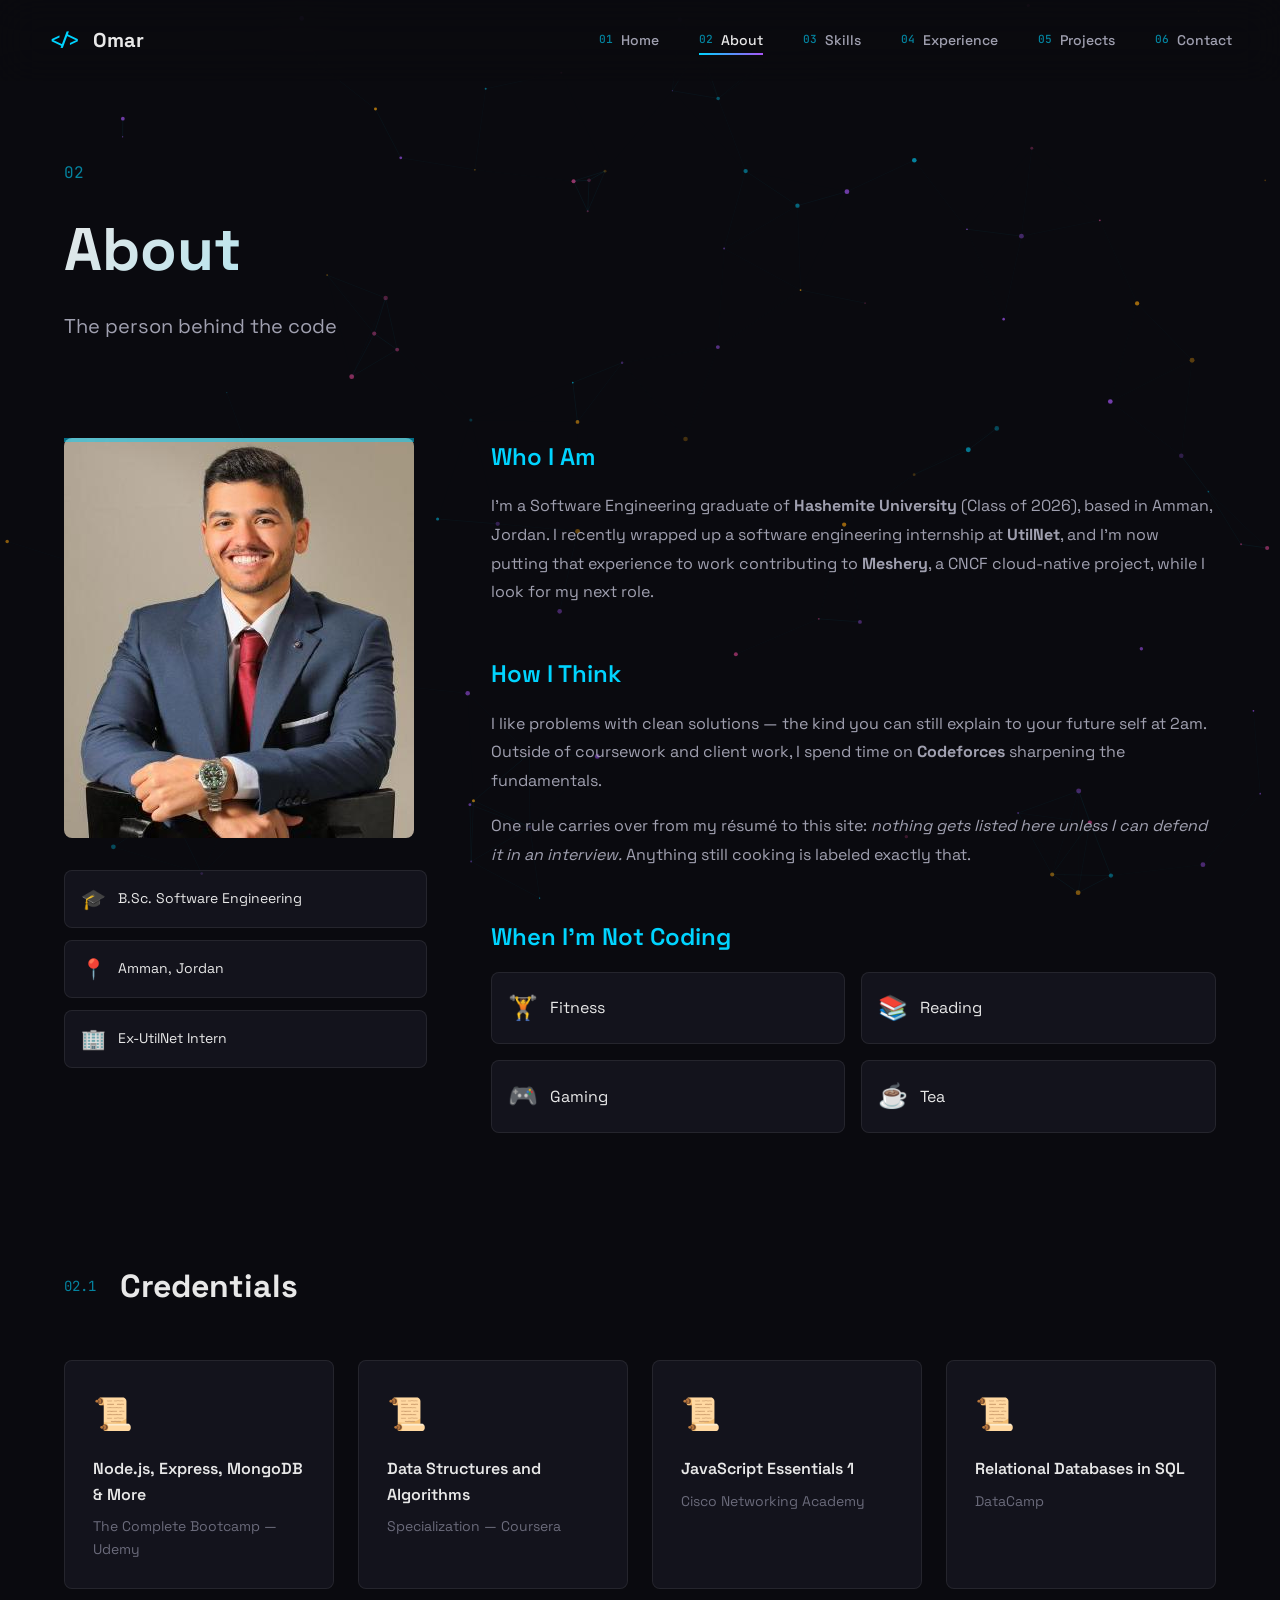
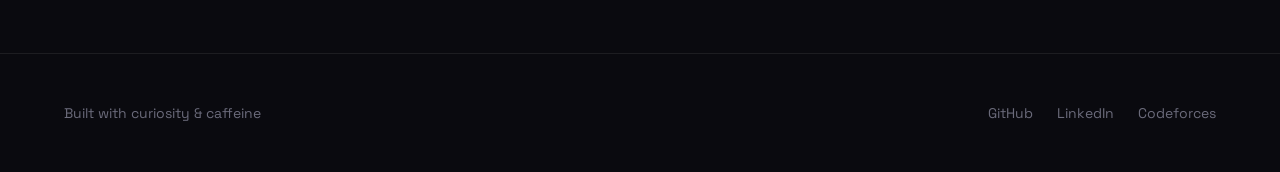
==== commit 5efaf7a0: "update icons, improve navigation, and optimize animations for reduced motion preferences." ====
--- a/about.html
+++ b/about.html
@@ -3,6 +3,7 @@
   <head>
     <meta charset="UTF-8" />
     <meta name="viewport" content="width=device-width, initial-scale=1.0" />
+    <meta name="description" content="Learn about Omar Allahham, a software engineering graduate in Amman focused on full-stack development, open source, and practical software craft." />
     <title>About — Omar Allahham</title>
     <link rel="preconnect" href="https://fonts.googleapis.com" />
     <link rel="preconnect" href="https://fonts.gstatic.com" crossorigin />
@@ -13,11 +14,11 @@
     <link rel="stylesheet" href="css/main.css" />
     <link
       rel="icon"
-      href="data:image/svg+xml,<svg xmlns=%22http://www.w3.org/2000/svg%22 viewBox=%220 0 100 100%22><text y=%22.9em%22 font-size=%2290%22>⚡</text></svg>"
+      href="data:image/svg+xml,%3Csvg xmlns='http://www.w3.org/2000/svg' viewBox='0 0 100 100'%3E%3Crect width='100' height='100' rx='18' fill='%230a0a0f'/%3E%3Ctext x='50' y='62' text-anchor='middle' font-size='42' font-family='Arial,sans-serif' font-weight='700' fill='%2300d4ff'%3EOA%3C/text%3E%3C/svg%3E"
     />
   </head>
   <body class="page-about">
-    <canvas id="universe-canvas"></canvas>
+    <canvas id="universe-canvas" aria-hidden="true"></canvas>
     <nav class="main-nav" id="main-nav">
       <div class="nav-brand">
         <a href="index.html" class="brand-link">
@@ -25,7 +26,7 @@
           <span class="brand-text">Omar</span>
         </a>
       </div>
-      <button class="nav-toggle" id="nav-toggle" aria-label="Toggle navigation">
+      <button class="nav-toggle" id="nav-toggle" aria-label="Toggle navigation" aria-controls="nav-links" aria-expanded="false">
         <span></span><span></span><span></span>
       </button>
       <ul class="nav-links" id="nav-links">
@@ -66,9 +67,13 @@
           <div class="about-visual">
             <div class="photo-frame">
               <img
-                src="assets/photo.jpg"
+                src="assets/205370872.jpg"
                 alt="Omar Allahham"
                 class="about-photo"
+                width="400"
+                height="400"
+                loading="lazy"
+                decoding="async"
               />
               <div class="photo-glitch"></div>
               <div class="photo-scanline"></div>
@@ -174,19 +179,19 @@
           <a
             href="https://github.com/Omar-Allaham25"
             target="_blank"
-            rel="noopener"
+            rel="noopener noreferrer"
             >GitHub</a
           >
           <a
             href="https://linkedin.com/in/omaraliallaham"
             target="_blank"
-            rel="noopener"
+            rel="noopener noreferrer"
             >LinkedIn</a
           >
           <a
             href="https://codeforces.com/profile/omarallahham"
             target="_blank"
-            rel="noopener"
+            rel="noopener noreferrer"
             >Codeforces</a
           >
         </div>
--- a/css/main.css
+++ b/css/main.css
@@ -35,6 +35,7 @@
   overflow-x: hidden;
   min-height: 100vh;
 }
+body.nav-open { overflow: hidden; }
 
 ::selection { background: rgba(0, 212, 255, 0.3); color: #fff; }
 ::-webkit-scrollbar { width: 8px; }
@@ -75,7 +76,7 @@
   font-family: var(--font-mono); color: var(--accent-cyan);
   font-size: 1.1rem; animation: pulse-glow 3s ease-in-out infinite;
 }
-.brand-text { letter-spacing: -0.02em; }
+.brand-text { letter-spacing: 0; }
 
 .nav-links {
   display: flex; list-style: none; gap: 2.5rem; align-items: center;
@@ -83,7 +84,7 @@
 .nav-link {
   position: relative; text-decoration: none;
   color: var(--text-secondary); font-size: 0.875rem;
-  font-weight: 500; letter-spacing: 0.02em;
+  font-weight: 500; letter-spacing: 0;
   transition: color 0.3s ease;
   display: flex; align-items: center; gap: 0.5rem;
 }
@@ -106,6 +107,20 @@
   padding: 5px; z-index: 1001;
 }
 .nav-toggle span { display: block; width: 24px; height: 2px; background: var(--text-primary); transition: all 0.3s ease; }
+.nav-link:focus-visible,
+.brand-link:focus-visible,
+.nav-toggle:focus-visible,
+.btn:focus-visible,
+.text-link:focus-visible,
+.project-link:focus-visible,
+.filter-btn:focus-visible,
+.overlay-link:focus-visible,
+.contact-value:focus-visible,
+.social-link:focus-visible,
+.footer-links a:focus-visible {
+  outline: 2px solid var(--accent-cyan);
+  outline-offset: 4px;
+}
 
 /* ========================================
    PAGE TRANSITION & SCROLL PROGRESS
@@ -147,8 +162,8 @@
   box-shadow: 0 0 10px var(--accent-green);
 }
 .hero-title {
-  font-size: clamp(3rem, 8vw, 6rem); font-weight: 700;
-  line-height: 1.05; letter-spacing: -0.03em; margin-bottom: 1.5rem;
+  font-size: 5.5rem; font-weight: 700;
+  line-height: 1.05; letter-spacing: 0; margin-bottom: 1.5rem;
 }
 .title-line { display: block; }
 .title-line.gradient {
@@ -208,9 +223,24 @@
 .orbit-2 { width: 220px; height: 220px; animation: rotate 15s linear infinite reverse; }
 .orbit-3 { width: 140px; height: 140px; animation: rotate 10s linear infinite; }
 .orbit-icon { position: absolute; font-size: 1.5rem; }
+.tech-logo {
+  display: grid;
+  place-items: center;
+  width: 48px;
+  height: 48px;
+  padding: 0.25rem;
+  border: 1px solid rgba(255, 255, 255, 0.14);
+  border-radius: 8px;
+  background: rgba(10, 10, 15, 0.9);
+  box-shadow: 0 10px 24px rgba(0, 0, 0, 0.3);
+}
+.tech-logo svg { width: 100%; height: 100%; display: block; }
+.ts-logo { width: 42px; height: 42px; }
+.sql-logo { width: 42px; height: 42px; }
 .orbit-1 .orbit-icon { top: -12px; left: 50%; transform: translateX(-50%); animation: counter-rotate 20s linear infinite; }
 .orbit-2 .orbit-icon { bottom: -12px; left: 50%; transform: translateX(-50%); animation: counter-rotate 15s linear infinite reverse; }
-.orbit-3 .orbit-icon { right: -12px; top: 50%; transform: translateY(-50%); animation: counter-rotate 10s linear infinite; }
+.orbit-3 .ts-logo { top: -18px; left: 50%; transform: translateX(-50%); animation: counter-rotate 10s linear infinite; }
+.orbit-3 .sql-logo { bottom: -18px; left: 50%; transform: translateX(-50%); animation: counter-rotate 10s linear infinite; }
 
 .center-avatar {
   position: absolute; top: 50%; left: 50%;
@@ -224,7 +254,7 @@
   position: absolute; bottom: 2rem; left: 50%;
   transform: translateX(-50%); display: flex; flex-direction: column;
   align-items: center; gap: 0.75rem; color: var(--text-muted);
-  font-size: 0.75rem; letter-spacing: 0.1em; text-transform: uppercase;
+  font-size: 0.75rem; letter-spacing: 0; text-transform: uppercase;
   animation: bounce 2s ease-in-out infinite;
 }
 .scroll-mouse { width: 24px; height: 36px; border: 2px solid var(--text-muted); border-radius: 12px; position: relative; }
@@ -235,14 +265,14 @@
    ======================================== */
 .section-header { display: flex; align-items: center; gap: 1.5rem; margin-bottom: 3rem; }
 .section-number { font-family: var(--font-mono); font-size: 0.875rem; color: var(--accent-cyan); opacity: 0.6; }
-.section-title { font-size: 2rem; font-weight: 700; letter-spacing: -0.02em; }
+.section-title { font-size: 2rem; font-weight: 700; letter-spacing: 0; }
 
 .page-header { padding: 10rem 4rem 4rem; max-width: 1400px; margin: 0 auto; }
 .page-header-content { animation: fadeInUp 0.8s ease forwards; }
 .page-number { font-family: var(--font-mono); font-size: 1rem; color: var(--accent-cyan); opacity: 0.6; display: block; margin-bottom: 1rem; }
 .page-title {
-  font-size: clamp(2.5rem, 6vw, 4rem); font-weight: 700;
-  letter-spacing: -0.03em; margin-bottom: 0.75rem;
+  font-size: 3.75rem; font-weight: 700;
+  letter-spacing: 0; margin-bottom: 0.75rem;
   background: linear-gradient(135deg, var(--text-primary), var(--accent-cyan));
   -webkit-background-clip: text; -webkit-text-fill-color: transparent; background-clip: text;
 }
@@ -269,7 +299,7 @@
 .project-card { perspective: 1000px; }
 .project-card-inner {
   background: var(--bg-card); border: 1px solid var(--border-color);
-  border-radius: 16px; padding: 1.75rem;
+  border-radius: 8px; padding: 1.75rem;
   transition: all 0.4s var(--transition-smooth); position: relative; overflow: hidden;
 }
 .project-card-inner::before {
@@ -284,7 +314,7 @@
   box-shadow: 0 20px 40px rgba(0, 0, 0, 0.3);
 }
 .project-meta { display: flex; justify-content: space-between; align-items: center; margin-bottom: 1rem; }
-.project-status { font-size: 0.7rem; font-weight: 600; text-transform: uppercase; letter-spacing: 0.1em; padding: 0.25rem 0.75rem; border-radius: 20px; }
+.project-status { font-size: 0.7rem; font-weight: 600; text-transform: uppercase; letter-spacing: 0; padding: 0.25rem 0.75rem; border-radius: 999px; }
 .project-status.shipped { background: rgba(16, 185, 129, 0.15); color: var(--accent-green); }
 .project-status.progress { background: rgba(245, 158, 11, 0.15); color: var(--accent-amber); }
 .project-year { font-family: var(--font-mono); font-size: 0.8rem; color: var(--text-muted); }
@@ -306,11 +336,11 @@
 .about-grid { display: grid; grid-template-columns: 1fr 2fr; gap: 4rem; align-items: start; }
 .about-visual { position: sticky; top: 120px; }
 .photo-frame { position: relative; width: 100%; max-width: 350px; margin-bottom: 2rem; }
-.about-photo { width: 100%; border-radius: 16px; display: block; position: relative; z-index: 2; }
+.about-photo { width: 100%; aspect-ratio: 1; object-fit: cover; border-radius: 8px; display: block; position: relative; z-index: 2; }
 .photo-glitch {
   position: absolute; top: 0; left: 0; width: 100%; height: 100%;
   background: linear-gradient(45deg, var(--accent-cyan), var(--accent-purple));
-  border-radius: 16px; opacity: 0; z-index: 3; mix-blend-mode: overlay;
+  border-radius: 8px; opacity: 0; z-index: 3; mix-blend-mode: overlay;
   animation: glitch 5s ease-in-out infinite;
 }
 .photo-scanline { position: absolute; top: 0; left: 0; width: 100%; height: 4px; background: rgba(0, 212, 255, 0.5); z-index: 4; animation: scanline 3s linear infinite; }
@@ -324,7 +354,7 @@
 .about-block p { color: var(--text-secondary); line-height: 1.8; margin-bottom: 1rem; }
 .about-block p:last-child { margin-bottom: 0; }
 .interests-grid { display: grid; grid-template-columns: repeat(2, 1fr); gap: 1rem; }
-.interest-item { display: flex; align-items: center; gap: 0.75rem; padding: 1rem; background: var(--bg-card); border: 1px solid var(--border-color); border-radius: 12px; transition: all 0.3s ease; }
+.interest-item { display: flex; align-items: center; gap: 0.75rem; padding: 1rem; background: var(--bg-card); border: 1px solid var(--border-color); border-radius: 8px; transition: all 0.3s ease; }
 .interest-item:hover { border-color: var(--accent-cyan); transform: translateY(-2px); }
 .interest-icon { font-size: 1.5rem; }
 
@@ -332,7 +362,7 @@
 .credentials-grid { display: grid; grid-template-columns: repeat(auto-fit, minmax(250px, 1fr)); gap: 1.5rem; }
 .credential-card {
   background: var(--bg-card); border: 1px solid var(--border-color);
-  border-radius: 16px; padding: 1.75rem;
+  border-radius: 8px; padding: 1.75rem;
   transition: all 0.4s var(--transition-smooth);
   opacity: 0; transform: translateY(20px);
 }
@@ -352,7 +382,7 @@
 .skill-category { opacity: 0; transform: translateY(20px); transition: all 0.6s ease; }
 .skill-category.visible { opacity: 1; transform: translateY(0); }
 .category-header { display: flex; align-items: center; gap: 1rem; margin-bottom: 1.5rem; }
-.category-status { font-size: 0.7rem; font-weight: 600; text-transform: uppercase; letter-spacing: 0.1em; padding: 0.25rem 0.75rem; border-radius: 20px; }
+.category-status { font-size: 0.7rem; font-weight: 600; text-transform: uppercase; letter-spacing: 0; padding: 0.25rem 0.75rem; border-radius: 999px; }
 .category-status.shipped { background: rgba(16, 185, 129, 0.15); color: var(--accent-green); }
 .category-status.progress { background: rgba(245, 158, 11, 0.15); color: var(--accent-amber); }
 .category-status.planned { background: rgba(168, 85, 247, 0.15); color: var(--accent-purple); }
@@ -360,7 +390,7 @@
 .skill-constellation { display: flex; flex-wrap: wrap; gap: 1rem; }
 .skill-node {
   position: relative; background: var(--bg-card); border: 1px solid var(--border-color);
-  border-radius: 12px; padding: 1.25rem 1.5rem; min-width: 140px;
+  border-radius: 8px; padding: 1.25rem 1.5rem; min-width: 140px;
   cursor: pointer; transition: all 0.4s var(--transition-smooth); overflow: hidden;
 }
 .skill-node::before {
@@ -391,11 +421,11 @@
 .marker-dot { width: 12px; height: 12px; border-radius: 50%; background: var(--accent-cyan); border: 3px solid var(--bg-primary); box-shadow: 0 0 0 2px var(--accent-cyan); }
 .timeline-marker.active .marker-dot { background: var(--accent-green); box-shadow: 0 0 0 2px var(--accent-green); }
 .marker-pulse { position: absolute; width: 24px; height: 24px; border-radius: 50%; background: var(--accent-green); opacity: 0.3; animation: pulse-ring 2s ease-out infinite; }
-.timeline-content { background: var(--bg-card); border: 1px solid var(--border-color); border-radius: 16px; padding: 2rem; transition: all 0.4s var(--transition-smooth); }
+.timeline-content { background: var(--bg-card); border: 1px solid var(--border-color); border-radius: 8px; padding: 2rem; transition: all 0.4s var(--transition-smooth); }
 .timeline-content:hover { border-color: rgba(0, 212, 255, 0.2); box-shadow: 0 10px 30px rgba(0, 0, 0, 0.2); }
 .timeline-header { display: flex; justify-content: space-between; align-items: center; margin-bottom: 1rem; flex-wrap: wrap; gap: 0.5rem; }
 .timeline-date { font-family: var(--font-mono); font-size: 0.8rem; color: var(--accent-cyan); }
-.timeline-status { font-size: 0.7rem; font-weight: 600; text-transform: uppercase; letter-spacing: 0.1em; padding: 0.25rem 0.75rem; border-radius: 20px; background: rgba(168, 85, 247, 0.15); color: var(--accent-purple); }
+.timeline-status { font-size: 0.7rem; font-weight: 600; text-transform: uppercase; letter-spacing: 0; padding: 0.25rem 0.75rem; border-radius: 999px; background: rgba(168, 85, 247, 0.15); color: var(--accent-purple); }
 .timeline-status.status-active { background: rgba(16, 185, 129, 0.15); color: var(--accent-green); }
 .timeline-title { font-size: 1.25rem; font-weight: 600; margin-bottom: 0.25rem; }
 .timeline-company { font-size: 0.9375rem; color: var(--text-secondary); font-weight: 500; margin-bottom: 1rem; }
@@ -416,7 +446,7 @@
 .project-showcase {
   display: grid; grid-template-columns: 1fr 1.5fr; gap: 2rem;
   background: var(--bg-card); border: 1px solid var(--border-color);
-  border-radius: 20px; overflow: hidden;
+  border-radius: 8px; overflow: hidden;
   transition: all 0.4s var(--transition-smooth);
   opacity: 0; transform: translateY(20px);
 }
@@ -434,7 +464,7 @@
 .overlay-link.disabled { background: var(--bg-tertiary); color: var(--text-muted); cursor: not-allowed; }
 .showcase-info { padding: 2rem; display: flex; flex-direction: column; }
 .showcase-meta { display: flex; gap: 1rem; margin-bottom: 1rem; flex-wrap: wrap; }
-.showcase-status { font-size: 0.7rem; font-weight: 600; text-transform: uppercase; letter-spacing: 0.1em; padding: 0.25rem 0.75rem; border-radius: 20px; }
+.showcase-status { font-size: 0.7rem; font-weight: 600; text-transform: uppercase; letter-spacing: 0; padding: 0.25rem 0.75rem; border-radius: 999px; }
 .showcase-status.shipped { background: rgba(16, 185, 129, 0.15); color: var(--accent-green); }
 .showcase-status.progress { background: rgba(245, 158, 11, 0.15); color: var(--accent-amber); }
 .showcase-status.planned { background: rgba(168, 85, 247, 0.15); color: var(--accent-purple); }
@@ -449,7 +479,7 @@
    ======================================== */
 .contact-section { padding: 2rem 4rem 6rem; max-width: 1400px; margin: 0 auto; }
 .contact-grid { display: grid; grid-template-columns: 1fr 1fr; gap: 3rem; margin-bottom: 4rem; }
-.contact-terminal { background: var(--bg-secondary); border: 1px solid var(--border-color); border-radius: 16px; overflow: hidden; opacity: 0; transform: translateY(20px); transition: all 0.6s ease; }
+.contact-terminal { background: var(--bg-secondary); border: 1px solid var(--border-color); border-radius: 8px; overflow: hidden; opacity: 0; transform: translateY(20px); transition: all 0.6s ease; }
 .contact-terminal.visible { opacity: 1; transform: translateY(0); }
 .terminal-header { display: flex; align-items: center; gap: 1rem; padding: 0.875rem 1.25rem; background: var(--bg-tertiary); border-bottom: 1px solid var(--border-color); }
 .terminal-buttons { display: flex; gap: 0.5rem; }
@@ -477,7 +507,7 @@
 .form-group { display: flex; flex-direction: column; gap: 0.5rem; }
 .form-label { display: flex; align-items: center; gap: 0.75rem; font-size: 0.875rem; font-weight: 500; color: var(--text-secondary); }
 .label-number { font-family: var(--font-mono); font-size: 0.75rem; color: var(--accent-cyan); opacity: 0.6; }
-.form-input, .form-textarea { padding: 0.875rem 1rem; background: var(--bg-secondary); border: 1px solid var(--border-color); border-radius: 10px; color: var(--text-primary); font-family: inherit; font-size: 0.9375rem; transition: all 0.3s ease; outline: none; }
+.form-input, .form-textarea { padding: 0.875rem 1rem; background: var(--bg-secondary); border: 1px solid var(--border-color); border-radius: 8px; color: var(--text-primary); font-family: inherit; font-size: 0.9375rem; transition: all 0.3s ease; outline: none; }
 .form-input::placeholder, .form-textarea::placeholder { color: var(--text-muted); }
 .form-input:focus, .form-textarea:focus { border-color: var(--accent-cyan); box-shadow: 0 0 0 3px rgba(0, 212, 255, 0.1); }
 .form-textarea { resize: vertical; min-height: 120px; }
@@ -486,7 +516,7 @@
 .social-section.visible { opacity: 1; transform: translateY(0); }
 .social-title { font-size: 1.125rem; font-weight: 600; margin-bottom: 1.5rem; color: var(--text-secondary); }
 .social-links { display: flex; justify-content: center; gap: 1.5rem; flex-wrap: wrap; }
-.social-link { display: flex; align-items: center; gap: 0.75rem; padding: 0.875rem 1.5rem; background: var(--bg-card); border: 1px solid var(--border-color); border-radius: 12px; color: var(--text-secondary); text-decoration: none; transition: all 0.4s var(--transition-smooth); }
+.social-link { display: flex; align-items: center; gap: 0.75rem; padding: 0.875rem 1.5rem; background: var(--bg-card); border: 1px solid var(--border-color); border-radius: 8px; color: var(--text-secondary); text-decoration: none; transition: all 0.4s var(--transition-smooth); }
 .social-link:hover { border-color: var(--accent-cyan); color: var(--accent-cyan); transform: translateY(-4px); box-shadow: 0 10px 30px rgba(0, 212, 255, 0.1); }
 .social-link svg { width: 20px; height: 20px; }
 
@@ -521,6 +551,8 @@
    ======================================== */
 @media (max-width: 1024px) {
   .hero-section { grid-template-columns: 1fr; text-align: center; padding: 7rem 2rem 4rem; }
+  .hero-title { font-size: 4.25rem; }
+  .page-title { font-size: 3.25rem; }
   .hero-description { margin-left: auto; margin-right: auto; }
   .hero-cta { justify-content: center; }
   .hero-stats { justify-content: center; }
@@ -543,6 +575,7 @@
     justify-content: center; gap: 2rem;
     transition: right 0.4s var(--transition-smooth);
     border-left: 1px solid var(--border-color);
+    box-shadow: -20px 0 40px rgba(0, 0, 0, 0.35);
   }
   .nav-links.active { right: 0; }
   .nav-link { font-size: 1.125rem; }
@@ -555,6 +588,42 @@
   .interests-grid { grid-template-columns: 1fr; }
   .timeline { padding-left: 2rem; }
   .timeline-marker { left: -2rem; }
+  .project-grid { grid-template-columns: 1fr; }
+  .hero-title { font-size: 3.25rem; }
+  .page-title { font-size: 2.75rem; }
+  .hero-stats { gap: 1.5rem; }
+  .terminal-body,
+  .contact-value,
+  .placeholder-text,
+  .project-name,
+  .showcase-title {
+    overflow-wrap: anywhere;
+  }
+}
+
+@media (max-width: 480px) {
+  .hero-section { min-height: auto; padding-top: 6.5rem; }
+  .hero-title { font-size: 2.75rem; }
+  .page-title { font-size: 2.25rem; }
+  .hero-cta,
+  .hero-stats,
+  .section-header,
+  .category-header,
+  .timeline-header,
+  .contact-item {
+    align-items: flex-start;
+    flex-direction: column;
+  }
+  .btn,
+  .social-link {
+    width: 100%;
+    justify-content: center;
+  }
+  .orbit-container { width: 240px; height: 240px; }
+  .orbit-1 { width: 190px; height: 190px; }
+  .orbit-2 { width: 135px; height: 135px; }
+  .orbit-3 { width: 85px; height: 85px; }
+  .center-avatar { width: 96px; height: 96px; }
 }
 
 @media (prefers-reduced-motion: reduce) {
